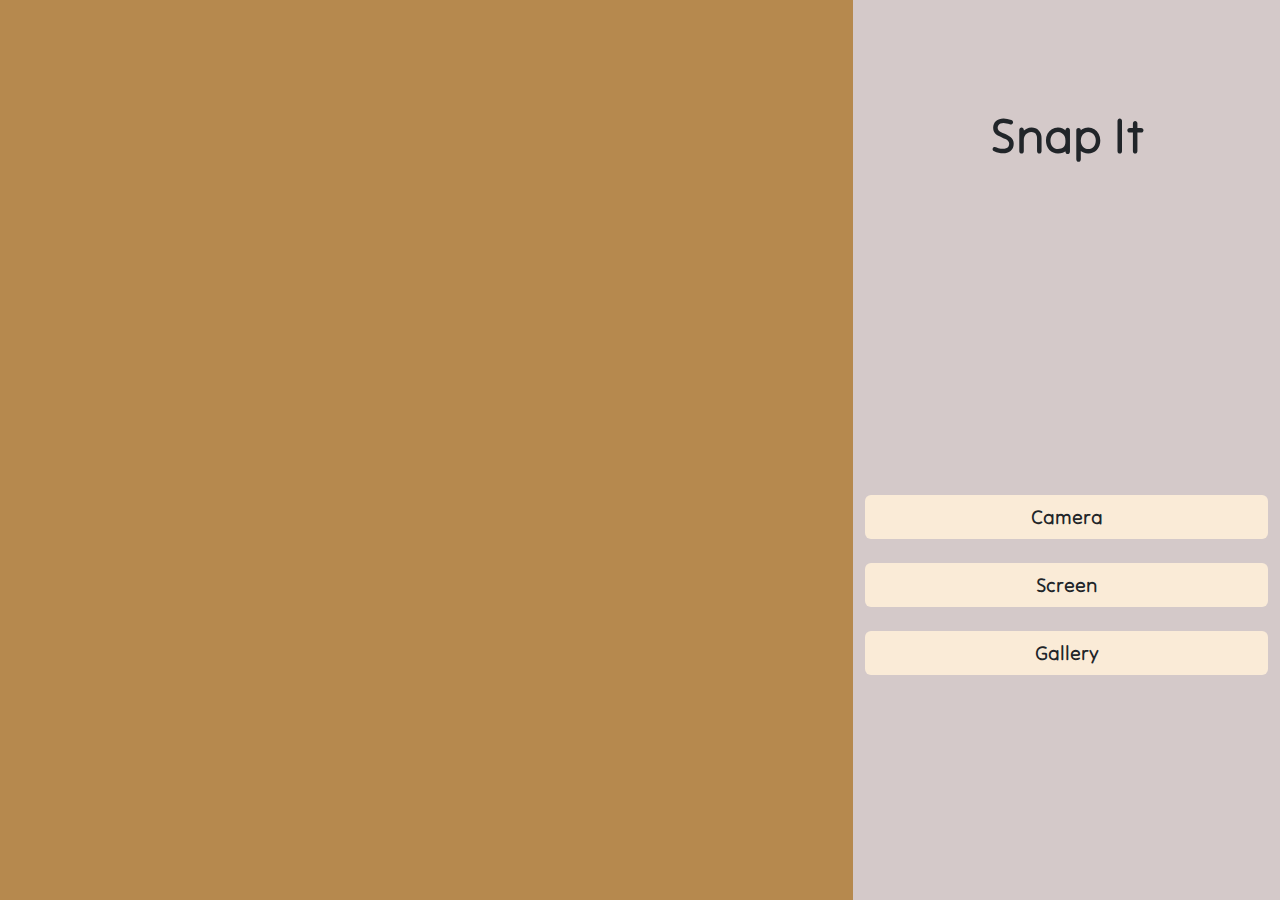
==== homepage.html @ 97db968a "first commit" ====
<!DOCTYPE html>
<html lang="en">

<head>
    <meta charset="UTF-8">
    <meta http-equiv="X-UA-Compatible" content="IE=edge">
    <meta name="viewport" content="width=device-width, initial-scale=1.0">
    <title>Snap It</title>
    <link rel="stylesheet" href="https://cdnjs.cloudflare.com/ajax/libs/font-awesome/4.7.0/css/font-awesome.min.css">
    <link href="https://cdn.jsdelivr.net/npm/bootstrap@5.3.3/dist/css/bootstrap.min.css" rel="stylesheet"
        integrity="sha384-QWTKZyjpPEjISv5WaRU9OFeRpok6YctnYmDr5pNlyT2bRjXh0JMhjY6hW+ALEwIH" crossorigin="anonymous">
    <link rel="stylesheet" href="homepage.css">

    <link rel="preconnect" href="https://fonts.googleapis.com">
    <link rel="preconnect" href="https://fonts.gstatic.com" crossorigin>
    <link href="https://fonts.googleapis.com/css2?family=Tilt+Neon&display=swap" rel="stylesheet">
</head>

<body>
    <div class="container-fluid">
        <div class="row main-container">
            <div class="col-8 left-container"></div>
            <div class="col right-container">
                <div class="row right-container-inner">
                    <div class="col-12 right-container-heading">Snap It</div>
                    <div class="col">
                        <div class="row d-flex flex-column align-items-center justify-content-center gap-4">
                            <div class="col"><button type="button"
                                    class="btn right-container-camera-btn">Camera</button></div>
                            <div class="col"><button type="button"
                                    class="btn right-container-screen-btn">Screen</button></div>
                            <div class="col"><button type="button"
                                    class="btn  right-container-gallery-btn">Gallery</button></div>
                        </div>
                    </div>
                </div>
            </div>
        </div>
    </div>

    <script src="/Database/indexed.js"></script>
    <script src="homepage.js"></script>

</body>

</html>
---- homepage.css ----
* {
    margin: 0;
    padding: 0;
    font-family: "Tilt Neon", sans-serif;
}

.main-container {
    height: 100vh;
    background-color: red;

}

.left-container {
    height: 100%;
    background-color: rgb(182, 137, 78);
}

.right-container {
    height: 100%;
    width: 100%;
    background-color: rgb(212, 201, 201);
}

.right-container-inner {
    height: 100%;
    width: auto;
}

.right-container-heading {
    display: flex;
    align-items: center;
    justify-content: center;
    height: 30%;
    font-size: 50px;
}

.btn {
    background-color: antiquewhite;
    width: 100%;
    display: flex;
    align-items: center;
    justify-content: center;
    font-size: 20px;
}
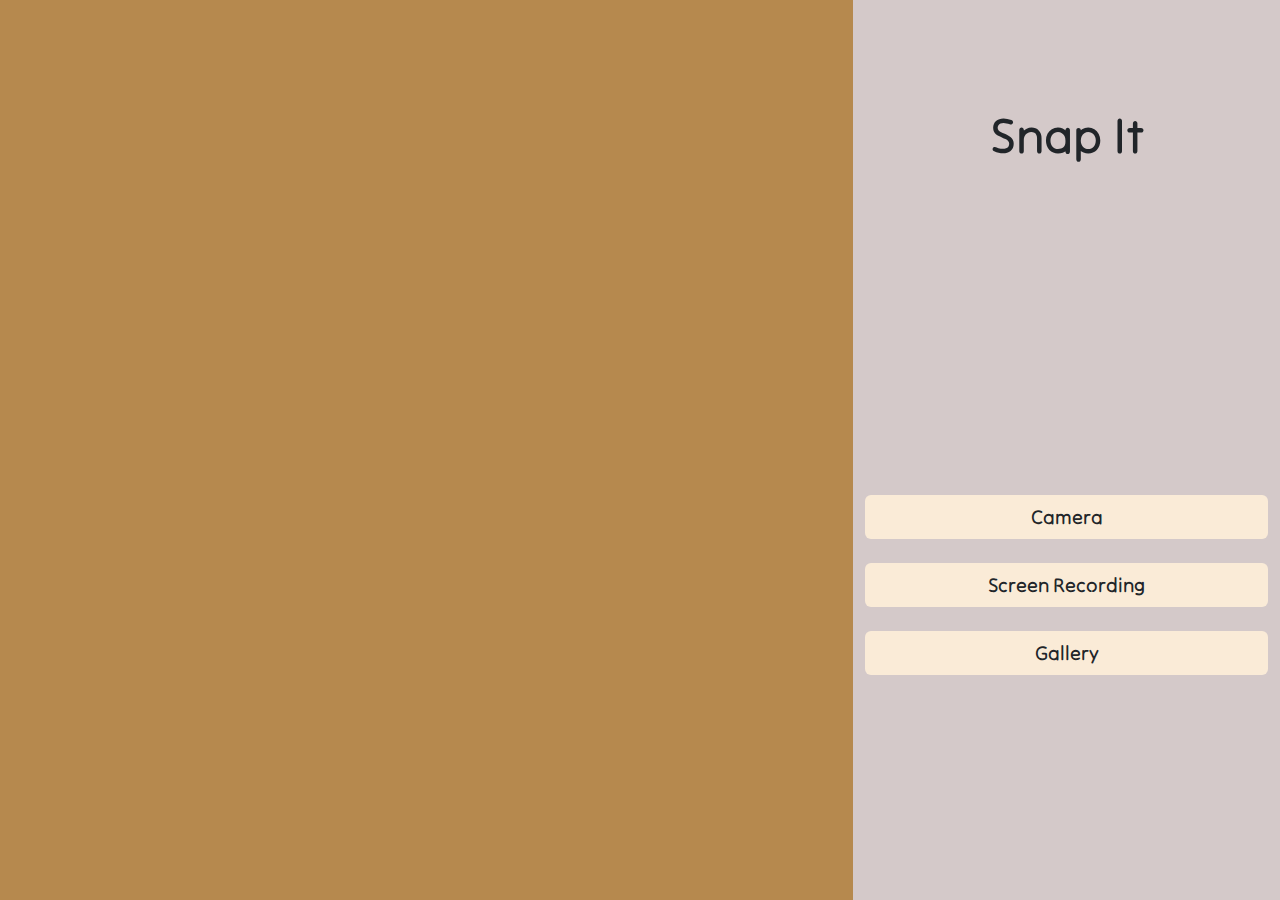
==== commit ba8037d4: "Adding functionality to the camera setting container" ====
--- a/homepage.html
+++ b/homepage.html
@@ -28,7 +28,7 @@
                             <div class="col"><button type="button"
                                     class="btn right-container-camera-btn">Camera</button></div>
                             <div class="col"><button type="button"
-                                    class="btn right-container-screen-btn">Screen</button></div>
+                                    class="btn right-container-screen-recording-btn">Screen Recording</button></div>
                             <div class="col"><button type="button"
                                     class="btn  right-container-gallery-btn">Gallery</button></div>
                         </div>
@@ -38,6 +38,9 @@
         </div>
     </div>
 
+    <script src="https://cdn.jsdelivr.net/npm/bootstrap@5.3.3/dist/js/bootstrap.bundle.min.js"
+        integrity="sha384-YvpcrYf0tY3lHB60NNkmXc5s9fDVZLESaAA55NDzOxhy9GkcIdslK1eN7N6jIeHz"
+        crossorigin="anonymous"></script>
     <script src="/Database/indexed.js"></script>
     <script src="homepage.js"></script>
 
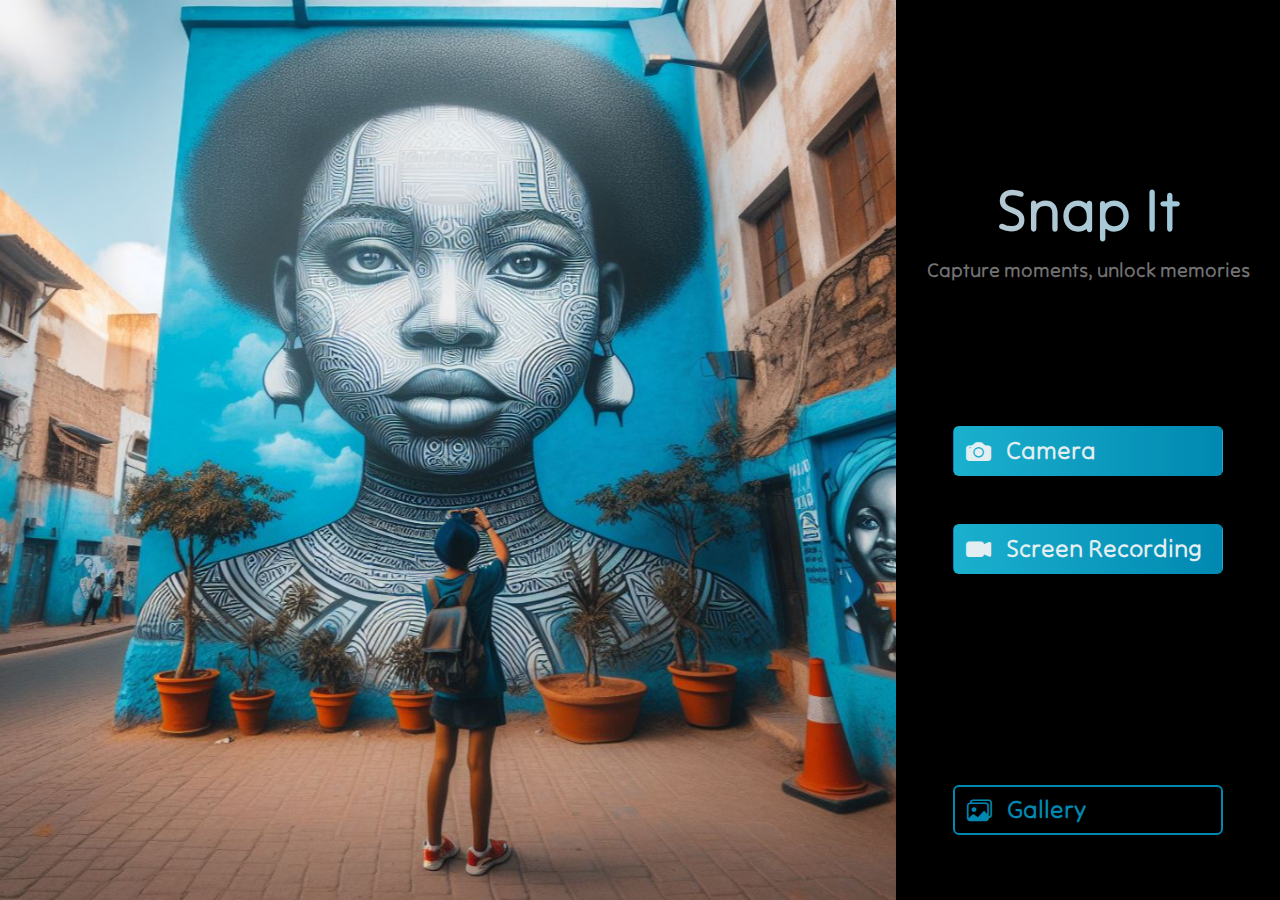
==== commit a3b24f1d: "Adding functionality of CountDown Timer to the Camera and Video click button" ====
--- a/homepage.html
+++ b/homepage.html
@@ -14,23 +14,47 @@
     <link rel="preconnect" href="https://fonts.googleapis.com">
     <link rel="preconnect" href="https://fonts.gstatic.com" crossorigin>
     <link href="https://fonts.googleapis.com/css2?family=Tilt+Neon&display=swap" rel="stylesheet">
+
+    <link rel="stylesheet" href="https://cdn.jsdelivr.net/npm/bootstrap-icons@1.11.3/font/bootstrap-icons.min.css">
+
 </head>
 
 <body>
     <div class="container-fluid">
         <div class="row main-container">
-            <div class="col-8 left-container"></div>
-            <div class="col right-container">
+            <div class="col-8 left-container">
+                <img class="homepage-image" src="./homepage.jpg">
+            </div>
+            <div class="col-4 right-container">
                 <div class="row right-container-inner">
-                    <div class="col-12 right-container-heading">Snap It</div>
-                    <div class="col">
+                    <div class="col-12 right-container-heading">
+                        <div class="row m-0 p-0">
+                            <div class="col-12 heading-title">Snap It</div>
+                            <div class="col-12 heading-punch-line">Capture moments, unlock memories</div>
+                        </div>
+                    </div>
+                    <div class="col-12 right-container-main">
+                        <div class="row d-flex flex-column align-items-center justify-content-center gap-5">
+                            <div class="col-12">
+                                <button type="button" class="btn right-container-camera-btn ">
+                                    <i class="bi bi-camera-fill camera-icon"></i>
+                                    Camera
+                                </button>
+                            </div>
+                            <div class="col">
+                                <button type="button" class="btn right-container-screen-recording-btn">
+                                    <i class="bi bi-camera-video-fill camera-icon"></i>
+                                    Screen Recording
+                                </button></div>
+                        </div>
+                    </div>
+                    <div class="col-12 right-container-gallery">
                         <div class="row d-flex flex-column align-items-center justify-content-center gap-4">
-                            <div class="col"><button type="button"
-                                    class="btn right-container-camera-btn">Camera</button></div>
-                            <div class="col"><button type="button"
-                                    class="btn right-container-screen-recording-btn">Screen Recording</button></div>
-                            <div class="col"><button type="button"
-                                    class="btn  right-container-gallery-btn">Gallery</button></div>
+                            <div class="col">
+                                <button type="button" class="btn  right-container-gallery-btn">
+                                    <i class="bi bi-images camera-icon"></i>
+                                    Gallery
+                                </button></div>
                         </div>
                     </div>
                 </div>
--- a/homepage.css
+++ b/homepage.css
@@ -1,6 +1,7 @@
 * {
     margin: 0;
     padding: 0;
+    box-sizing: border-box;
     font-family: "Tilt Neon", sans-serif;
 }
 
@@ -12,33 +13,125 @@
 
 .left-container {
     height: 100%;
+    width: 70%;
     background-color: rgb(182, 137, 78);
+    padding: 0px;
+}
+
+.homepage-image {
+    height: 100%;
+    width: 100%;
+
 }
 
 .right-container {
     height: 100%;
-    width: 100%;
-    background-color: rgb(212, 201, 201);
+    width: 30%;
+    padding: 0px;
+    background-color: rgb(0, 0, 0);
+    display: flex;
+    align-items: center;
+    justify-content: center;
+    color: antiquewhite;
 }
 
 .right-container-inner {
     height: 100%;
     width: auto;
+    margin: 0px;
+    padding: 0px;
 }
 
 .right-container-heading {
     display: flex;
     align-items: center;
     justify-content: center;
-    height: 30%;
-    font-size: 50px;
+    height: 50%;
+    margin: 0px;
 }
 
-.btn {
-    background-color: antiquewhite;
-    width: 100%;
+.right-container-main {
+    height: 30%;
+    display: flex;
+    align-items: center;
+    justify-content: center;
+    padding-bottom: 170px;
+    margin: 0px;
+
+    /* padding: 0px; */
+
+}
+
+.right-container-gallery {
+    height: 20%;
+    display: flex;
+    align-items: center;
+    justify-content: center;
+    margin: 0px;
+    padding: 0px;
+
+}
+
+.heading-title {
+    display: flex;
+    align-items: center;
+    justify-content: center;
+    font-size: 60px;
+    margin: 0px;
+    padding: 0px;
+    background: linear-gradient(90deg, #C0C8CC 0%, #95c8de 100%);
+    -webkit-text-fill-color: transparent;
+    -webkit-background-clip: text;
+
+}
+
+.heading-punch-line {
     display: flex;
     align-items: center;
     justify-content: center;
     font-size: 20px;
+    color: rgba(114, 114, 115, 1)
 }
+
+.btn {
+    /* border-radius: 50%; */
+    height: 50px;
+    width: 270px;
+    display: flex;
+    align-items: center;
+    justify-content: center;
+    font-size: 25px;
+}
+
+.camera-icon {
+    display: flex;
+    align-items: center;
+    justify-content: center;
+    font-size: 25px;
+}
+
+.right-container-camera-btn {
+    color: rgb(226, 238, 241);
+    background: linear-gradient(90deg, #1BB0CE 0%, #0088B1 100%);
+    display: flex;
+    align-items: center;
+    justify-content: flex-start;
+    gap: 15px;
+}
+
+.right-container-screen-recording-btn {
+    color: rgb(226, 238, 241);
+    background: linear-gradient(90deg, #1BB0CE 0%, #0088B1 100%);
+    display: flex;
+    align-items: center;
+    justify-content: flex-start;
+    gap: 15px;
+}
+.right-container-gallery-btn {
+    color: #0088B1;
+    display: flex;
+    align-items: center;
+    justify-content: flex-start;
+    gap: 15px;
+    border: 2px solid #0088B1;
+}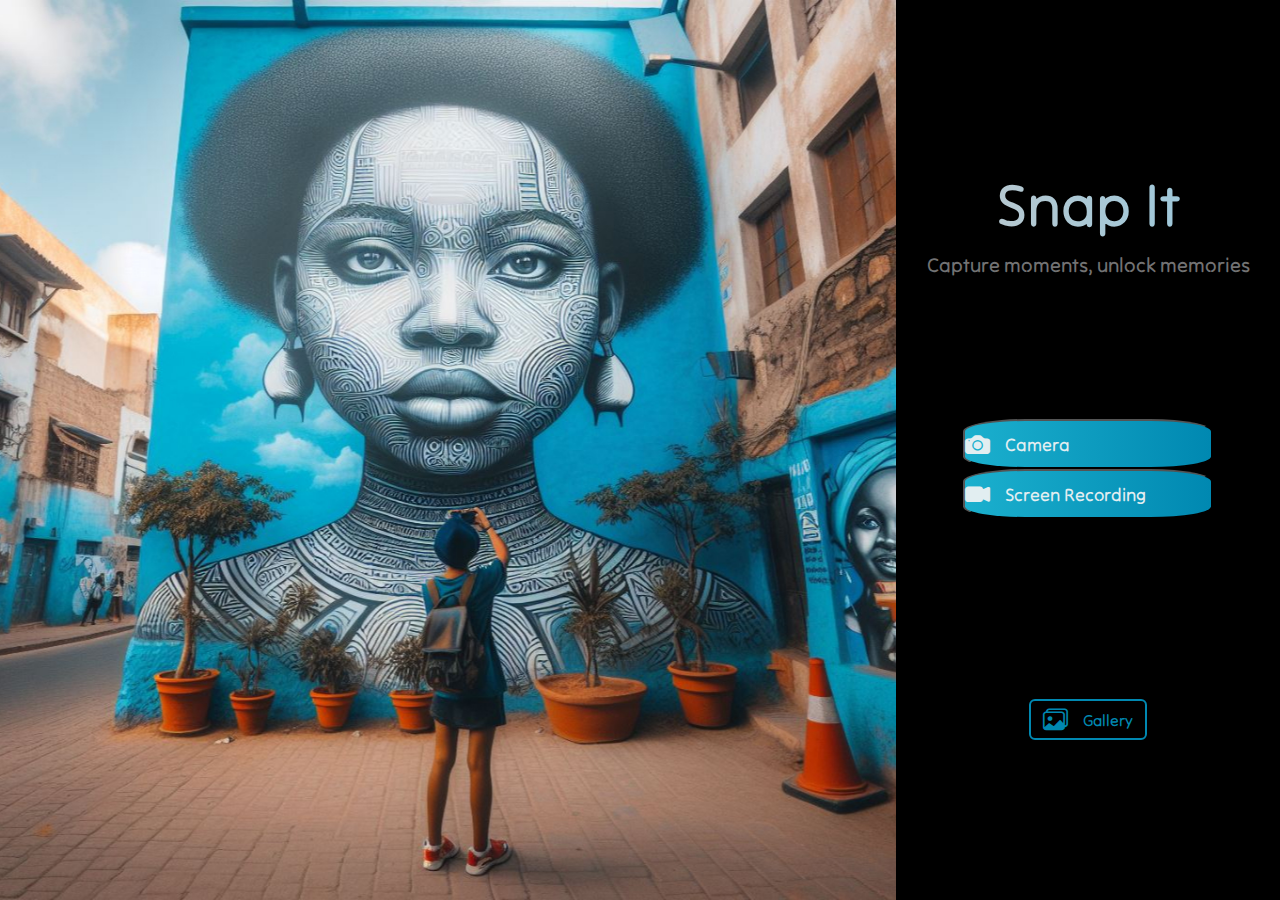
==== commit 5f373a74: "Adding Search functionality on the Gallery Page to search the media by its name" ====
--- a/homepage.html
+++ b/homepage.html
@@ -34,15 +34,15 @@
                         </div>
                     </div>
                     <div class="col-12 right-container-main">
-                        <div class="row d-flex flex-column align-items-center justify-content-center gap-5">
-                            <div class="col-12">
-                                <button type="button" class="btn right-container-camera-btn ">
+                        <div>
+                            <div>
+                                <button  class="buttn right-container-camera-btn ">
                                     <i class="bi bi-camera-fill camera-icon"></i>
                                     Camera
                                 </button>
                             </div>
-                            <div class="col">
-                                <button type="button" class="btn right-container-screen-recording-btn">
+                            <div>
+                                <button type="button" class="buttn right-container-screen-recording-btn">
                                     <i class="bi bi-camera-video-fill camera-icon"></i>
                                     Screen Recording
                                 </button></div>
--- a/homepage.css
+++ b/homepage.css
@@ -36,7 +36,7 @@
 }
 
 .right-container-inner {
-    height: 100%;
+    height: 80%;
     width: auto;
     margin: 0px;
     padding: 0px;
@@ -46,16 +46,16 @@
     display: flex;
     align-items: center;
     justify-content: center;
-    height: 50%;
+    /* height: %; */
     margin: 0px;
 }
 
 .right-container-main {
-    height: 30%;
+    /* height: 30%; */
     display: flex;
     align-items: center;
     justify-content: center;
-    padding-bottom: 170px;
+    /* padding-bottom: 170px; */
     margin: 0px;
 
     /* padding: 0px; */
@@ -63,12 +63,12 @@
 }
 
 .right-container-gallery {
-    height: 20%;
+    /* height: 20%; */
     display: flex;
     align-items: center;
     justify-content: center;
-    margin: 0px;
-    padding: 0px;
+    margin-top: 40px;
+    /* padding: 0px; */
 
 }
 
@@ -93,14 +93,14 @@
     color: rgba(114, 114, 115, 1)
 }
 
-.btn {
-    /* border-radius: 50%; */
+.buttn {
+    border-radius: 25%;
     height: 50px;
-    width: 270px;
-    display: flex;
+    width: 250px;
+    /* display: flex;
     align-items: center;
-    justify-content: center;
-    font-size: 25px;
+    justify-content: center; */
+    font-size: 18px;
 }
 
 .camera-icon {
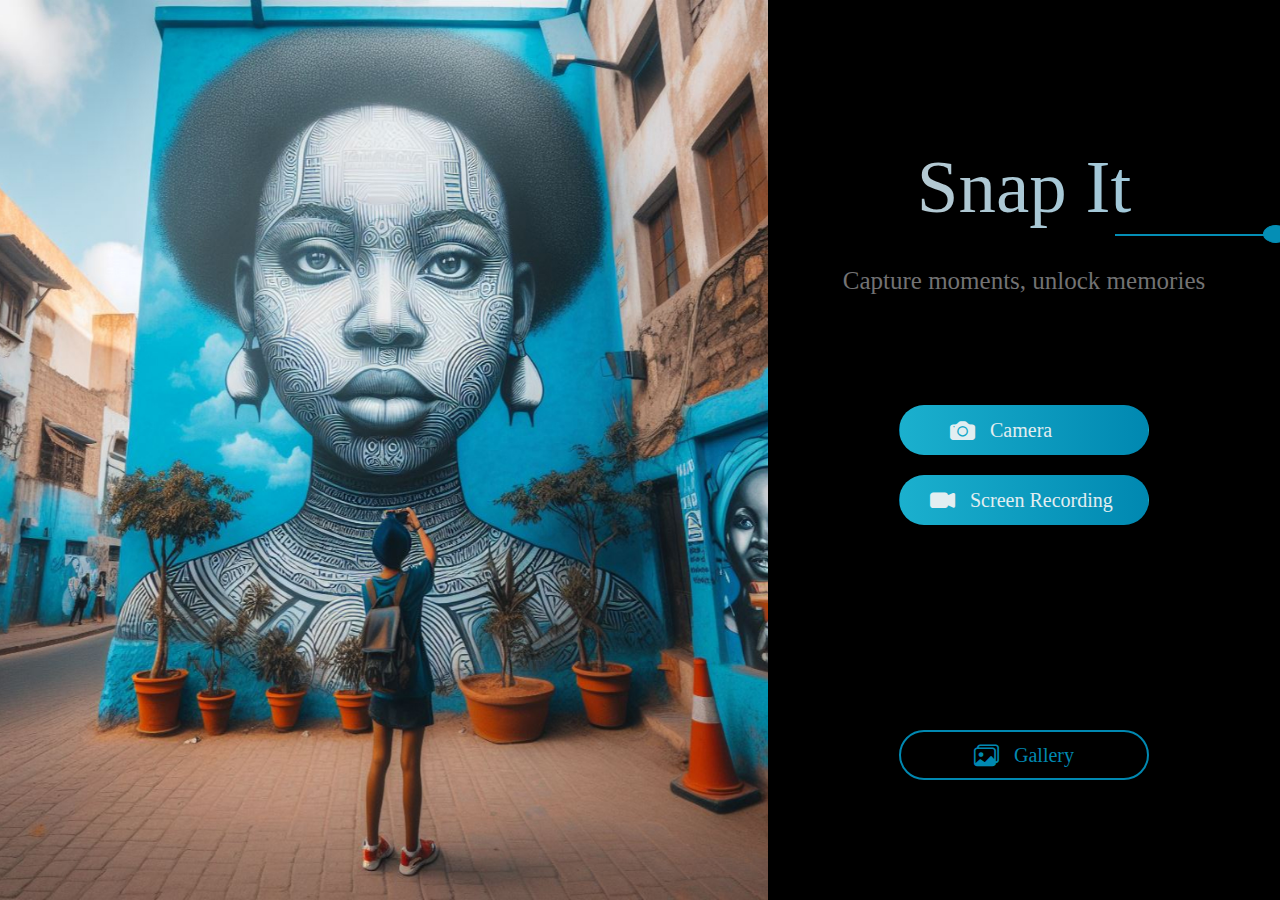
==== commit 240af29e: "Made some changes to the UI of the Homepage" ====
--- a/homepage.html
+++ b/homepage.html
@@ -30,31 +30,35 @@
                     <div class="col-12 right-container-heading">
                         <div class="row m-0 p-0">
                             <div class="col-12 heading-title">Snap It</div>
+                            <hr class="horizontal-line">
+                            <div class="line-circle"></div>
                             <div class="col-12 heading-punch-line">Capture moments, unlock memories</div>
                         </div>
                     </div>
                     <div class="col-12 right-container-main">
-                        <div>
-                            <div>
-                                <button  class="buttn right-container-camera-btn ">
-                                    <i class="bi bi-camera-fill camera-icon"></i>
-                                    Camera
-                                </button>
-                            </div>
-                            <div>
-                                <button type="button" class="buttn right-container-screen-recording-btn">
-                                    <i class="bi bi-camera-video-fill camera-icon"></i>
-                                    Screen Recording
-                                </button></div>
+                        <div class="row all-buttons">
+                            <!-- <div> -->
+                            <button type="button" class="col-12 btn right-container-camera-btn button">
+                                <i class="bi bi-camera-fill camera-icon"></i>
+                                Camera
+                            </button>
+                            <!-- </div> -->
+                            <!-- <div> -->
+                            <button type="button" class="col-12 btn right-container-screen-recording-btn button">
+                                <i class="bi bi-camera-video-fill camera-icon"></i>
+                                Screen Recording
+                            </button>
+                            <!-- </div> -->
                         </div>
                     </div>
                     <div class="col-12 right-container-gallery">
                         <div class="row d-flex flex-column align-items-center justify-content-center gap-4">
                             <div class="col">
-                                <button type="button" class="btn  right-container-gallery-btn">
+                                <button type="button" class="btn  right-container-gallery-btn button">
                                     <i class="bi bi-images camera-icon"></i>
                                     Gallery
-                                </button></div>
+                                </button>
+                            </div>
                         </div>
                     </div>
                 </div>
--- a/homepage.css
+++ b/homepage.css
@@ -2,7 +2,7 @@
     margin: 0;
     padding: 0;
     box-sizing: border-box;
-    font-family: "Tilt Neon", sans-serif;
+    font-family: Lexend Deca;
 }
 
 .main-container {
@@ -13,7 +13,7 @@
 
 .left-container {
     height: 100%;
-    width: 70%;
+    width: 60%;
     background-color: rgb(182, 137, 78);
     padding: 0px;
 }
@@ -26,7 +26,7 @@
 
 .right-container {
     height: 100%;
-    width: 30%;
+    width: 40%;
     padding: 0px;
     background-color: rgb(0, 0, 0);
     display: flex;
@@ -46,61 +46,81 @@
     display: flex;
     align-items: center;
     justify-content: center;
-    /* height: %; */
+    height: 250px;
     margin: 0px;
 }
 
 .right-container-main {
-    /* height: 30%; */
+    height: 250px;
     display: flex;
     align-items: center;
     justify-content: center;
-    /* padding-bottom: 170px; */
-    margin: 0px;
-
-    /* padding: 0px; */
-
+    padding: 0px;
 }
 
 .right-container-gallery {
-    /* height: 20%; */
+    height: 250px;
     display: flex;
     align-items: center;
     justify-content: center;
     margin-top: 40px;
-    /* padding: 0px; */
-
+    padding: 0px;
 }
 
 .heading-title {
     display: flex;
     align-items: center;
     justify-content: center;
-    font-size: 60px;
+    font-size: 75px;
     margin: 0px;
     padding: 0px;
     background: linear-gradient(90deg, #C0C8CC 0%, #95c8de 100%);
     -webkit-text-fill-color: transparent;
     -webkit-background-clip: text;
+}
 
+.horizontal-line{
+    position: relative;
+    bottom: 10px;
+    left: 335px;
+    width: 150px;
+    border: 1px solid #048EB5;
+    opacity: 50;
+}
+
+.line-circle{
+    /* height: 50px; */
+    background-color: #048EB5;
+    position: relative;
+    bottom: 19px;
+    left: 333px;
+    width: 1px;
+    border: 1px solid #048EB5;
+    border-radius: 50%;
 }
 
 .heading-punch-line {
     display: flex;
     align-items: center;
     justify-content: center;
-    font-size: 20px;
+    font-size: 25px;
     color: rgba(114, 114, 115, 1)
 }
 
-.buttn {
-    border-radius: 25%;
+
+.all-buttons{
+    display: flex;
+    align-items: center;
+    justify-content: center;
+    flex-direction: column;
+    gap: 20px;
+}
+
+.button {
     height: 50px;
     width: 250px;
-    /* display: flex;
-    align-items: center;
-    justify-content: center; */
-    font-size: 18px;
+    font-size: 20px;
+    border-radius: 50px;
 }
 
 .camera-icon {
@@ -110,12 +130,18 @@
     font-size: 25px;
 }
 
+.right-container-main{
+    display: flex;
+    gap: 20px;
+}
+
 .right-container-camera-btn {
     color: rgb(226, 238, 241);
     background: linear-gradient(90deg, #1BB0CE 0%, #0088B1 100%);
     display: flex;
     align-items: center;
-    justify-content: flex-start;
+    justify-content: start;
+    padding-left: 50px;
     gap: 15px;
 }
 
@@ -124,14 +150,17 @@
     background: linear-gradient(90deg, #1BB0CE 0%, #0088B1 100%);
     display: flex;
     align-items: center;
-    justify-content: flex-start;
+    justify-content: start;
+    padding-left: 30px;
     gap: 15px;
 }
 .right-container-gallery-btn {
+    height: 50px;
+    width: 250px;
     color: #0088B1;
     display: flex;
     align-items: center;
-    justify-content: flex-start;
+    justify-content: center;
     gap: 15px;
     border: 2px solid #0088B1;
 }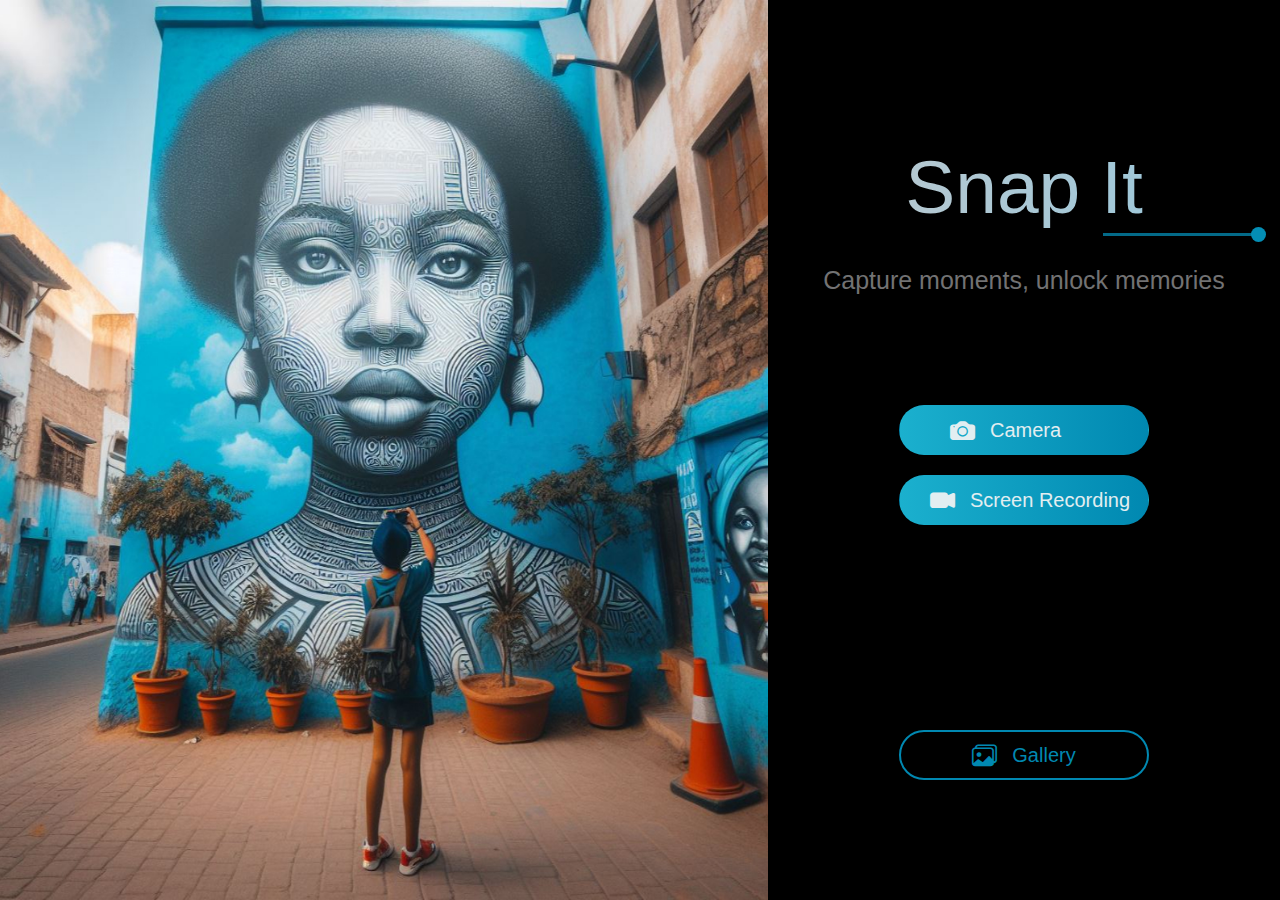
==== commit 92424151: "Made changes to the UI of the Camera Settings Container" ====
--- a/homepage.html
+++ b/homepage.html
@@ -30,7 +30,7 @@
                     <div class="col-12 right-container-heading">
                         <div class="row m-0 p-0">
                             <div class="col-12 heading-title">Snap It</div>
-                            <hr class="horizontal-line">
+                            <hr class="horizontal-line border-3 opacity-75">
                             <div class="line-circle"></div>
                             <div class="col-12 heading-punch-line">Capture moments, unlock memories</div>
                         </div>
--- a/homepage.css
+++ b/homepage.css
@@ -2,13 +2,13 @@
     margin: 0;
     padding: 0;
     box-sizing: border-box;
-    font-family: Lexend Deca;
+    font-family: "Lato", sans-serif;
 }
 
 .main-container {
     height: 100vh;
-    background-color: red;
-
+    width: 100vw;
+    overflow: hidden;
 }
 
 .left-container {
@@ -21,7 +21,6 @@
 .homepage-image {
     height: 100%;
     width: 100%;
-
 }
 
 .right-container {
@@ -48,6 +47,7 @@
     justify-content: center;
     height: 250px;
     margin: 0px;
+    padding: 0px;
 }
 
 .right-container-main {
@@ -80,23 +80,24 @@
 }
 
 .horizontal-line{
+    color: #048EB5;
     position: relative;
     bottom: 10px;
     left: 335px;
     width: 150px;
-    border: 1px solid #048EB5;
     opacity: 50;
+    padding: 0px;
 }
 
 .line-circle{
-    /* height: 50px; */
     background-color: #048EB5;
     position: relative;
-    bottom: 19px;
+    bottom: 16px;
     left: 333px;
-    width: 1px;
-    border: 1px solid #048EB5;
+    height: 15px;
+    width: 15px;
     border-radius: 50%;
+    padding: 0px;
 }
 
 .heading-punch-line {
@@ -104,7 +105,8 @@
     align-items: center;
     justify-content: center;
     font-size: 25px;
-    color: rgba(114, 114, 115, 1)
+    color: rgba(114, 114, 115, 1);
+    padding: 0px;
 }
 
 
@@ -114,6 +116,7 @@
     justify-content: center;
     flex-direction: column;
     gap: 20px;
+    padding: 0px;
 }
 
 .button {
@@ -128,11 +131,13 @@
     align-items: center;
     justify-content: center;
     font-size: 25px;
+    padding: 0px;
 }
 
 .right-container-main{
     display: flex;
     gap: 20px;
+    padding: 0px;
 }
 
 .right-container-camera-btn {
